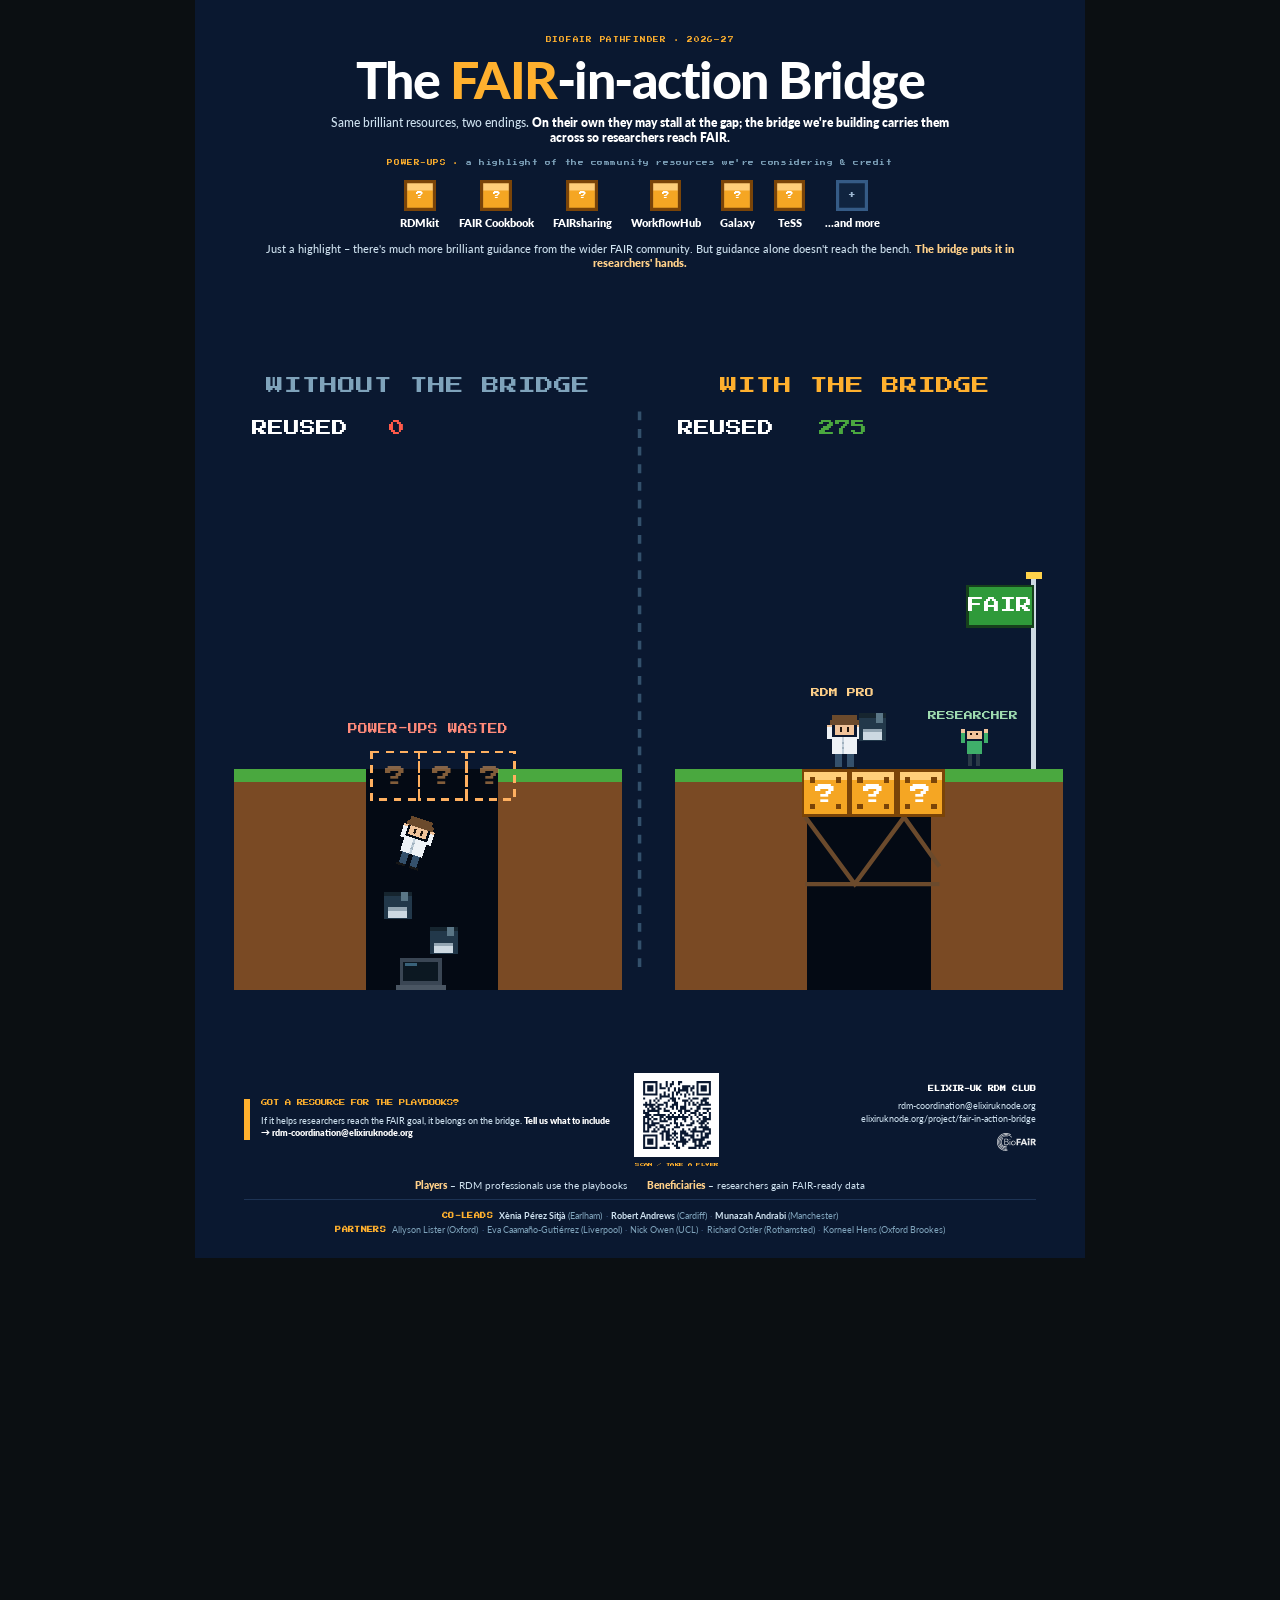
==== poster-mario-contrast.html @ 875d65fc "Consolidate to two posters; white flyer + Lato; arcade poster; real QR - index.html: landing page to" ====
<!doctype html>
<html lang="en">
<head>
<meta charset="utf-8">
<title>The FAIR-in-action Bridge – Mario (before / after)</title>
<link rel="preconnect" href="https://fonts.googleapis.com">
<link rel="preconnect" href="https://fonts.gstatic.com" crossorigin>
<link href="https://fonts.googleapis.com/css2?family=Press+Start+2P&family=Lato:wght@300;400;700;900&display=swap" rel="stylesheet">
<style>
  :root{
    --bg:#0a1830; --bg2:#050b18;
    --head:#ffffff; --body:#cfe2f0; --muted:#7fa3bb;
    --amber:#ffb02e; --amber-l:#ffd089;
    --px:"Press Start 2P", monospace;       /* gaming font – arcade elements only */
    --display:"Lato",system-ui,sans-serif;  /* all non-gaming type is Lato */
    --bodyf:"Lato",system-ui,sans-serif;
  }
  *{box-sizing:border-box;}
  html,body{margin:0;background:#0b0f12;}
  @page{size:A0 portrait;margin:0;}
  @media screen{ html{ zoom:.28; } }

  .poster{position:relative;width:841mm;height:1189mm;margin:0 auto;
    background:#0a1830;
    color:var(--body);font-family:var(--bodyf);overflow:hidden;
    -webkit-print-color-adjust:exact;print-color-adjust:exact;display:flex;flex-direction:column;}

  .top{padding:34mm 46mm 0;text-align:center;}
  .eyebrow{font-family:var(--px);font-size:15pt;letter-spacing:2pt;color:var(--amber);margin:0 0 10mm;line-height:1.6;}
  .title{font-family:var(--display);font-weight:900;font-size:140pt;line-height:.92;letter-spacing:-4pt;color:var(--head);margin:0;}
  .title .amber{color:var(--amber);}
  .lede{font-family:var(--display);font-weight:500;font-size:31pt;line-height:1.3;color:var(--body);margin:11mm auto 0;max-width:610mm;}
  .lede strong{color:var(--head);font-weight:800;}

  /* ===== power-ups inventory band ===== */
  .powerups{padding:13mm 40mm 2mm;text-align:center;}
  .pu-eyebrow{font-family:var(--px);font-size:15pt;letter-spacing:1.5pt;color:var(--amber);margin:0 0 11mm;line-height:1.6;}
  .pu-eyebrow span{color:var(--muted);}
  .pu-row{display:flex;justify-content:center;align-items:flex-start;flex-wrap:wrap;gap:10mm 18mm;max-width:740mm;margin:0 auto;}
  .pu{display:flex;flex-direction:column;align-items:center;gap:5mm;width:auto;}
  .pu-block{width:30mm;height:30mm;background:#f5a623;
    box-shadow:inset 0 0 0 3mm #7a4408, inset 0 7mm 0 3mm #ffce7a;
    display:flex;align-items:center;justify-content:center;
    font-family:var(--px);font-size:20pt;color:#fff;}
  .pu-block--more{background:#10243f;box-shadow:inset 0 0 0 3mm #355b86;color:#9fb9d4;}
  .pu-name{font-family:var(--display);font-weight:800;font-size:30pt;color:var(--head);line-height:1.1;white-space:nowrap;}
  .pu-foot{font-family:var(--display);font-weight:500;font-size:30pt;color:var(--body);margin:12mm auto 0;max-width:720mm;line-height:1.3;}
  .pu-foot strong{color:var(--amber-l);font-weight:800;}

  .hero{flex:1 1 auto;display:flex;align-items:center;justify-content:center;padding:0 8mm;}
  .hero svg{width:100%;height:100%;max-height:600mm;}

  /* ===== call to action + contact ===== */
  .foot{display:grid;grid-template-columns:1.25fr auto 1fr;align-items:center;gap:22mm;padding:0 46mm 12mm;}
  .cta{border-left:6mm solid var(--amber);padding-left:11mm;}
  .cta-h{font-family:var(--px);font-size:17pt;line-height:1.5;color:var(--amber);margin:0 0 6mm;}
  .cta-p{font-family:var(--display);font-weight:500;font-size:25pt;line-height:1.3;color:var(--body);margin:0;}
  .cta-p strong{color:var(--head);font-weight:800;}
  .qr{display:flex;flex-direction:column;align-items:center;gap:5mm;}
  .qr-box{width:80mm;height:80mm;background:#fff;padding:4mm;}
  .qr-box img{width:100%;height:100%;object-fit:contain;image-rendering:pixelated;}
  .qr-cap{font-family:var(--px);font-size:12pt;letter-spacing:1pt;color:var(--amber);}
  .foot-contact{text-align:right;font-size:25pt;line-height:1.4;color:var(--body);}
  .foot-contact strong{display:block;font-family:var(--px);font-size:16pt;color:var(--head);margin-bottom:5mm;line-height:1.5;}
  .foot-brand{margin-top:7mm;height:17mm;filter:brightness(0) invert(1);opacity:.9;}

  /* ===== roles: who uses the playbooks vs who benefits ===== */
  .roles{display:flex;justify-content:center;flex-wrap:wrap;gap:5mm 18mm;
    padding:0 46mm 6mm;text-align:center;
    font-family:var(--bodyf);font-size:26pt;line-height:1.35;color:var(--body);}
  .roles b{color:var(--amber-l);font-weight:800;}

  /* ===== authors ===== */
  .authors{margin:0 46mm;padding:9mm 0 20mm;border-top:1px solid #1d3354;text-align:center;
    font-family:var(--bodyf);font-size:25pt;line-height:1.5;color:var(--muted);}
  .authors b{font-family:var(--px);font-size:16pt;letter-spacing:1pt;color:var(--amber);margin-right:6mm;}
  .authors strong{color:var(--body);font-weight:700;}
  .authors .sep{color:#36527a;margin:0 3mm;}
</style>
</head>
<body>
<section class="poster">

  <div class="top">
    <p class="eyebrow">BIOFAIR PATHFINDER &middot; 2026–27</p>
    <h1 class="title">The <span class="amber">FAIR</span>-in-action Bridge</h1>
    <p class="lede">Same brilliant resources, two endings. <strong>On their own they may stall at the gap; the bridge we're building carries them across so researchers reach FAIR.</strong></p>
  </div>

  <!-- ===== POWER-UPS: the community resources we build on ===== -->
  <div class="powerups">
    <p class="pu-eyebrow">POWER-UPS &middot; <span>a highlight of the community resources we're considering &amp; credit</span></p>
    <div class="pu-row">
      <div class="pu"><div class="pu-block">?</div><span class="pu-name">RDMkit</span></div>
      <div class="pu"><div class="pu-block">?</div><span class="pu-name">FAIR Cookbook</span></div>
      <div class="pu"><div class="pu-block">?</div><span class="pu-name">FAIRsharing</span></div>
      <div class="pu"><div class="pu-block">?</div><span class="pu-name">WorkflowHub</span></div>
      <div class="pu"><div class="pu-block">?</div><span class="pu-name">Galaxy</span></div>
      <div class="pu"><div class="pu-block">?</div><span class="pu-name">TeSS</span></div>
      <div class="pu"><div class="pu-block pu-block--more">+</div><span class="pu-name">…and more</span></div>
    </div>
    <p class="pu-foot">Just a highlight – there's much more brilliant guidance from the wider FAIR community. But guidance alone doesn't reach the bench. <strong>The bridge puts it in researchers' hands.</strong></p>
  </div>

  <div class="hero">
    <!-- ===================== 8-BIT LEVEL: BEFORE / AFTER ===================== -->
    <svg viewBox="0 0 960 720" xmlns="http://www.w3.org/2000/svg" shape-rendering="crispEdges" role="img"
         aria-label="A split 8-bit game level. Left, WITHOUT THE BRIDGE: a player falls into a pit with lost data and laptops, REUSED 0. Right, WITH THE BRIDGE: an RDM professional carries data across a bridge of FAIR power-up blocks to a goal flag reading FAIR where a researcher cheers, REUSED 275.">
      <defs>
        <g id="q">
          <rect x="0" y="0" width="54" height="54" fill="#7a4408"/>
          <rect x="3" y="3" width="48" height="48" fill="#f5a623"/>
          <rect x="3" y="3" width="48" height="9"  fill="#ffce7a"/>
          <rect x="9"  y="9"  width="6" height="6" fill="#7a4408"/><rect x="39" y="9"  width="6" height="6" fill="#7a4408"/>
          <rect x="9"  y="39" width="6" height="6" fill="#7a4408"/><rect x="39" y="39" width="6" height="6" fill="#7a4408"/>
          <text x="27" y="40" text-anchor="middle" font-family="'Press Start 2P',monospace" font-size="24" fill="#fff">?</text>
        </g>
        <g id="qg">
          <rect x="0" y="0" width="54" height="54" fill="none" stroke="#ffb060" stroke-width="3" stroke-dasharray="9 7"/>
          <text x="27" y="40" text-anchor="middle" font-family="'Press Start 2P',monospace" font-size="24" fill="#ffb060" opacity=".5">?</text>
        </g>
        <g id="coin">
          <rect x="-7" y="-9" width="14" height="18" fill="#b9821a"/>
          <rect x="-5" y="-9" width="10" height="18" fill="#ffd24a"/>
          <rect x="-5" y="-9" width="10" height="3"  fill="#fff2b0"/>
          <rect x="-1" y="-6" width="2"  height="12" fill="#b9821a"/>
        </g>
        <g id="floppy">
          <rect x="-13" y="-13" width="26" height="26" fill="#22384a"/>
          <rect x="-13" y="-13" width="26" height="4"  fill="#16252f"/>
          <rect x="3"   y="-13" width="7"  height="9"  fill="#5a7686"/>
          <rect x="-9"  y="2"   width="18" height="10" fill="#cdd9e2"/>
          <rect x="-9"  y="2"   width="18" height="3"  fill="#94a6b3"/>
        </g>
        <g id="laptop">
          <rect x="-24" y="-18" width="48" height="30" fill="#3a4654"/>
          <rect x="-20" y="-14" width="40" height="22" fill="#0c1822"/>
          <rect x="-18" y="-12" width="14" height="3"  fill="#39627a"/>
          <rect x="-28" y="12"  width="56" height="7"  fill="#4a5663"/>
        </g>
        <g id="hero">
          <rect x="3" y="0" width="10" height="2" fill="#6b4a2c"/><rect x="2" y="2" width="12" height="2" fill="#6b4a2c"/>
          <rect x="4" y="4" width="8" height="4" fill="#f0c39a"/>
          <rect x="6" y="5" width="1" height="2" fill="#20140c"/><rect x="9" y="5" width="1" height="2" fill="#20140c"/>
          <rect x="3" y="9" width="10" height="7" fill="#eef2f6"/>
          <rect x="7" y="9" width="1" height="7" fill="#c3d0db"/>
          <rect x="7" y="11" width="1" height="1" fill="#9fb0bd"/><rect x="7" y="13" width="1" height="1" fill="#9fb0bd"/>
          <rect x="1" y="5" width="2" height="5" fill="#eef2f6"/><rect x="13" y="5" width="2" height="5" fill="#eef2f6"/>
          <rect x="1" y="4" width="2" height="1" fill="#f0c39a"/><rect x="13" y="4" width="2" height="1" fill="#f0c39a"/>
          <rect x="4" y="16" width="3" height="5" fill="#34506b"/><rect x="9" y="16" width="3" height="5" fill="#34506b"/>
          <rect x="3" y="21" width="4" height="1" fill="#161616"/><rect x="9" y="21" width="4" height="1" fill="#161616"/>
        </g>
        <g id="benef">
          <rect x="4" y="2" width="8" height="4" fill="#f0c39a"/>
          <rect x="6" y="3" width="1" height="1" fill="#20140c"/><rect x="9" y="3" width="1" height="1" fill="#20140c"/>
          <rect x="4" y="7" width="8" height="7" fill="#3fae6a"/>
          <rect x="1" y="2" width="2" height="6" fill="#3fae6a"/><rect x="1" y="1" width="2" height="2" fill="#f0c39a"/>
          <rect x="13" y="2" width="2" height="6" fill="#3fae6a"/><rect x="13" y="1" width="2" height="2" fill="#f0c39a"/>
          <rect x="5" y="14" width="2" height="6" fill="#2b3a48"/><rect x="9" y="14" width="2" height="6" fill="#2b3a48"/>
        </g>
      </defs>

      <!-- scene labels -->
      <text x="240" y="44" text-anchor="middle" font-family="'Press Start 2P',monospace" font-size="20" fill="#7fa3bb">WITHOUT THE BRIDGE</text>
      <text x="724" y="44" text-anchor="middle" font-family="'Press Start 2P',monospace" font-size="20" fill="#ffb02e">WITH THE BRIDGE</text>

      <!-- mini HUDs -->
      <g font-family="'Press Start 2P',monospace" font-size="18">
        <text x="40"  y="92" fill="#fff">REUSED</text><text x="196" y="92" fill="#ff5a4a">0</text>
        <text x="524" y="92" fill="#fff">REUSED</text><text x="684" y="92" fill="#4aa83f">275</text>
      </g>

      <!-- divider -->
      <line x1="480" y1="64" x2="480" y2="700" stroke="#33506b" stroke-width="4" stroke-dasharray="10 10" shape-rendering="geometricPrecision"/>

      <!-- LEFT: WITHOUT THE BRIDGE -->
      <rect x="20"  y="470" width="150" height="250" fill="#7a4a24"/>
      <rect x="20"  y="470" width="150" height="14"  fill="#4aa83f"/>
      <rect x="320" y="470" width="140" height="250" fill="#7a4a24"/>
      <rect x="320" y="470" width="140" height="14"  fill="#4aa83f"/>
      <rect x="170" y="470" width="150" height="250" fill="#040a14"/>
      <use href="#qg" x="176" y="450"/><use href="#qg" x="230" y="450"/><use href="#qg" x="284" y="450"/>
      <text x="240" y="430" text-anchor="middle" font-family="'Press Start 2P',monospace" font-size="11" fill="#ff8a7a">POWER-UPS WASTED</text>
      <g transform="translate(214,520) rotate(18) scale(2.6)"><use href="#hero"/></g>
      <use href="#floppy" transform="translate(206,624) scale(1.2)"/>
      <use href="#floppy" transform="translate(258,664) scale(1.2)"/>
      <use href="#laptop" transform="translate(232,702)"/>

      <!-- RIGHT: WITH THE BRIDGE -->
      <rect x="520" y="470" width="150" height="250" fill="#7a4a24"/>
      <rect x="520" y="470" width="150" height="14"  fill="#4aa83f"/>
      <rect x="810" y="470" width="150" height="250" fill="#7a4a24"/>
      <rect x="810" y="470" width="150" height="14"  fill="#4aa83f"/>
      <rect x="670" y="470" width="140" height="250" fill="#040a14"/>
      <g stroke="#6b4a2c" stroke-width="5" fill="none" shape-rendering="geometricPrecision">
        <path d="M668 524 L724 600 L780 524 L820 580"/>
        <path d="M668 600 L820 600"/>
      </g>
      <use href="#q" x="664" y="470"/><use href="#q" x="718" y="470"/><use href="#q" x="772" y="470"/>
      <g>
        <rect x="924" y="250" width="6" height="220" fill="#cdd9e2"/>
        <rect x="918" y="246" width="18" height="8" fill="#ffd24a"/>
        <rect x="852" y="262" width="74" height="46" fill="#2f9a3a"/>
        <rect x="852" y="262" width="74" height="46" fill="none" stroke="#16401c" stroke-width="3"/>
        <text x="889" y="293" text-anchor="middle" font-family="'Press Start 2P',monospace" font-size="18" fill="#fff">FAIR</text>
      </g>
      <use href="#benef" transform="translate(842,422) scale(2.2)"/>
      <text x="858" y="414" text-anchor="middle" font-family="'Press Start 2P',monospace" font-size="10" fill="#9fdcb0">RESEARCHER</text>
      <use href="#hero"   transform="translate(690,408) scale(2.8)"/>
      <use href="#floppy" transform="translate(744,422) scale(1.2)"/>
      <text x="710" y="388" text-anchor="middle" font-family="'Press Start 2P',monospace" font-size="10" fill="#ffd089">RDM PRO</text>
    </svg>
    <!-- ===================================================== -->
  </div>

  <div class="foot">
    <div class="cta">
      <p class="cta-h">GOT A RESOURCE FOR THE PLAYBOOKS?</p>
      <p class="cta-p">If it helps researchers reach the FAIR goal, it belongs on the bridge. <strong>Tell us what to include → rdm-coordination@elixiruknode.org</strong></p>
    </div>
    <div class="qr">
      <div class="qr-box"><img src="assets/img/qr.svg" alt="QR to elixiruknode.org/project/fair-in-action-bridge"></div>
      <span class="qr-cap">SCAN / TAKE A FLYER</span>
    </div>
    <div class="foot-contact">
      <strong>ELIXIR-UK RDM CLUB</strong>
      rdm-coordination@elixiruknode.org<br>
      elixiruknode.org/project/fair-in-action-bridge
      <br><img class="foot-brand" src="assets/img/logos/biofair-logo.svg" alt="BioFAIR">
    </div>
  </div>

  <div class="roles">
    <span><b>Players</b> – RDM professionals use the playbooks</span>
    <span><b>Beneficiaries</b> – researchers gain FAIR-ready data</span>
  </div>

  <div class="authors">
    <b>CO-LEADS</b><strong>Xènia Pérez Sitjà</strong> (Earlham)<span class="sep">·</span><strong>Robert Andrews</strong> (Cardiff)<span class="sep">·</span><strong>Munazah Andrabi</strong> (Manchester)
    <br>
    <b>PARTNERS</b>Allyson Lister (Oxford)<span class="sep">·</span>Eva Caamaño-Gutiérrez (Liverpool)<span class="sep">·</span>Nick Owen (UCL)<span class="sep">·</span>Richard Ostler (Rothamsted)<span class="sep">·</span>Korneel Hens (Oxford Brookes)
  </div>

</section>
</body>
</html>
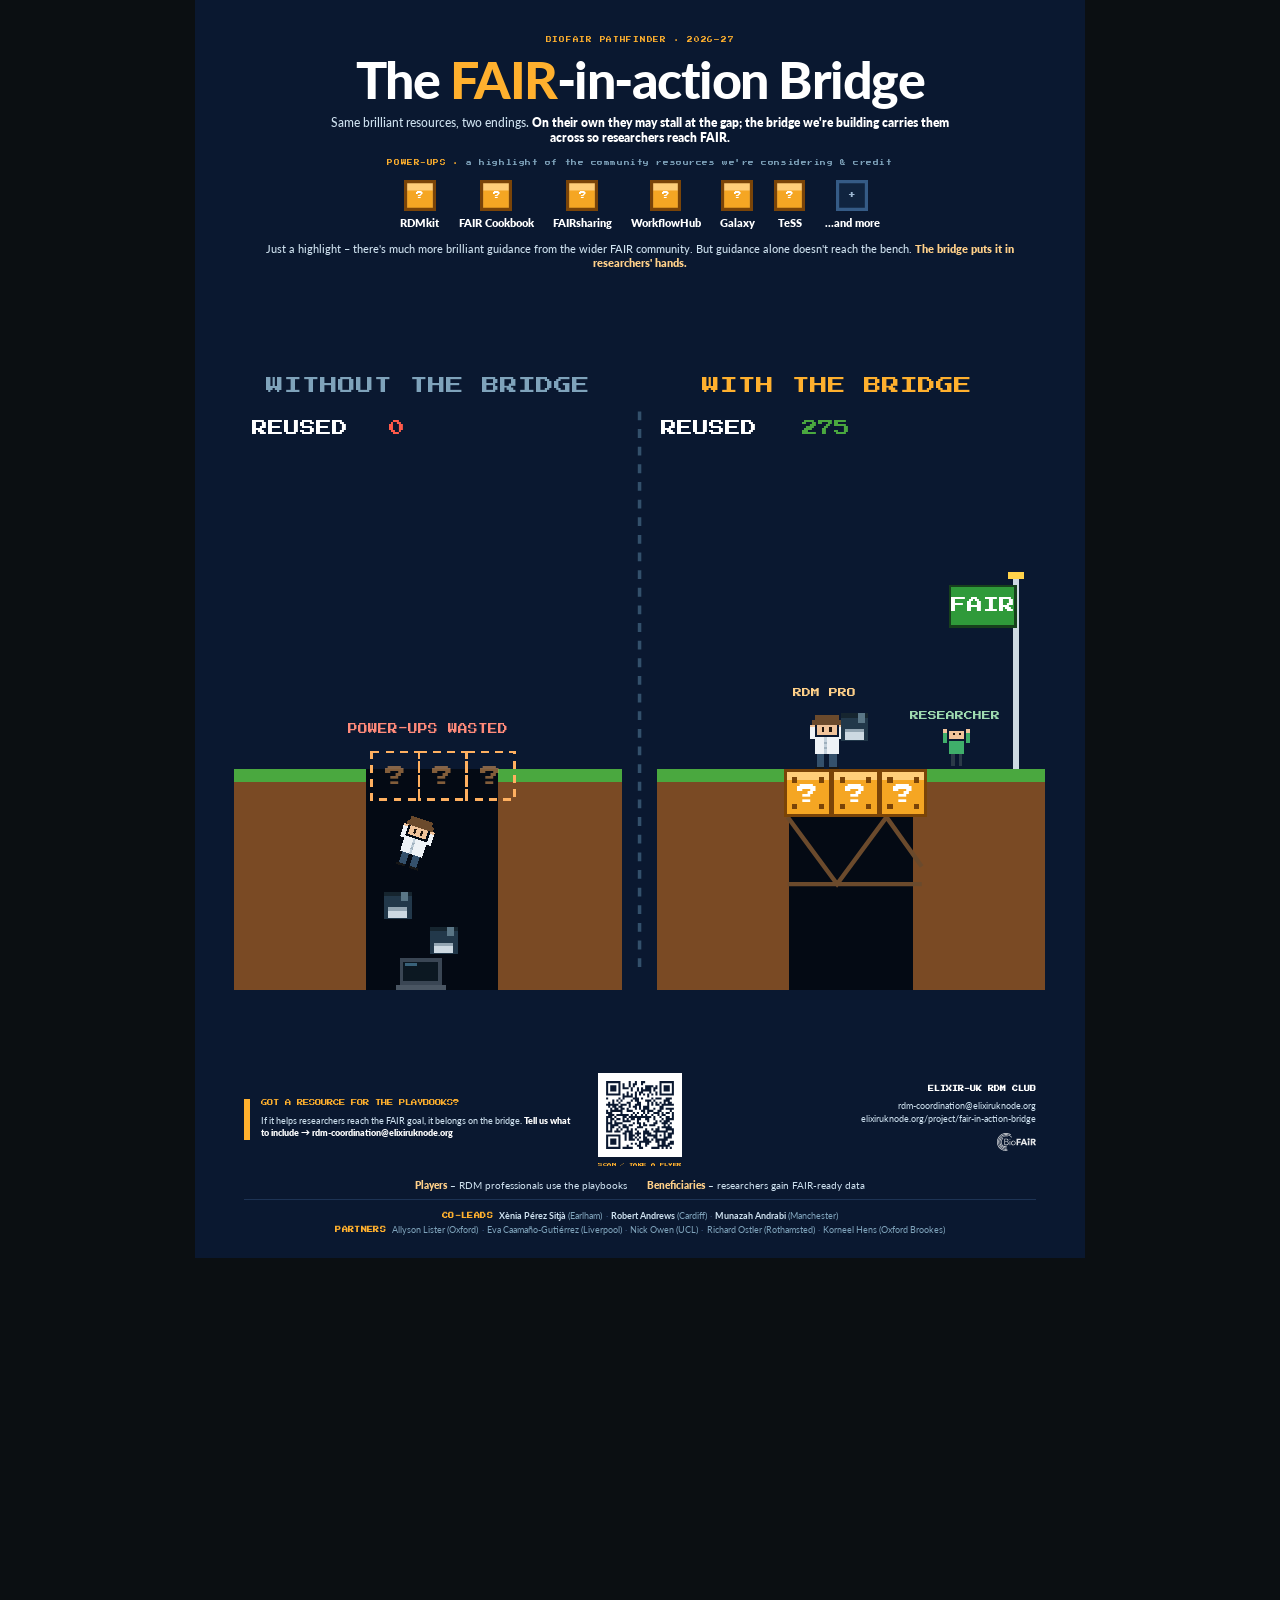
==== commit 92366a2c: "Center QR and balance arcade poster divider/margins - footer grid 1fr/auto/1fr so the QR sits on the" ====
--- a/poster-mario-contrast.html
+++ b/poster-mario-contrast.html
@@ -51,7 +51,7 @@
   .hero svg{width:100%;height:100%;max-height:600mm;}
 
   /* ===== call to action + contact ===== */
-  .foot{display:grid;grid-template-columns:1.25fr auto 1fr;align-items:center;gap:22mm;padding:0 46mm 12mm;}
+  .foot{display:grid;grid-template-columns:1fr auto 1fr;align-items:center;gap:22mm;padding:0 46mm 12mm;}
   .cta{border-left:6mm solid var(--amber);padding-left:11mm;}
   .cta-h{font-family:var(--px);font-size:17pt;line-height:1.5;color:var(--amber);margin:0 0 6mm;}
   .cta-p{font-family:var(--display);font-weight:500;font-size:25pt;line-height:1.3;color:var(--body);margin:0;}
@@ -162,12 +162,12 @@
 
       <!-- scene labels -->
       <text x="240" y="44" text-anchor="middle" font-family="'Press Start 2P',monospace" font-size="20" fill="#7fa3bb">WITHOUT THE BRIDGE</text>
-      <text x="724" y="44" text-anchor="middle" font-family="'Press Start 2P',monospace" font-size="20" fill="#ffb02e">WITH THE BRIDGE</text>
+      <text x="704" y="44" text-anchor="middle" font-family="'Press Start 2P',monospace" font-size="20" fill="#ffb02e">WITH THE BRIDGE</text>
 
       <!-- mini HUDs -->
       <g font-family="'Press Start 2P',monospace" font-size="18">
         <text x="40"  y="92" fill="#fff">REUSED</text><text x="196" y="92" fill="#ff5a4a">0</text>
-        <text x="524" y="92" fill="#fff">REUSED</text><text x="684" y="92" fill="#4aa83f">275</text>
+        <text x="504" y="92" fill="#fff">REUSED</text><text x="664" y="92" fill="#4aa83f">275</text>
       </g>
 
       <!-- divider -->
@@ -186,7 +186,8 @@
       <use href="#floppy" transform="translate(258,664) scale(1.2)"/>
       <use href="#laptop" transform="translate(232,702)"/>
 
-      <!-- RIGHT: WITH THE BRIDGE -->
+      <!-- RIGHT: WITH THE BRIDGE (shifted -20 so margins are equal around the centre divider) -->
+      <g transform="translate(-20 0)">
       <rect x="520" y="470" width="150" height="250" fill="#7a4a24"/>
       <rect x="520" y="470" width="150" height="14"  fill="#4aa83f"/>
       <rect x="810" y="470" width="150" height="250" fill="#7a4a24"/>
@@ -209,6 +210,7 @@
       <use href="#hero"   transform="translate(690,408) scale(2.8)"/>
       <use href="#floppy" transform="translate(744,422) scale(1.2)"/>
       <text x="710" y="388" text-anchor="middle" font-family="'Press Start 2P',monospace" font-size="10" fill="#ffd089">RDM PRO</text>
+      </g>
     </svg>
     <!-- ===================================================== -->
   </div>
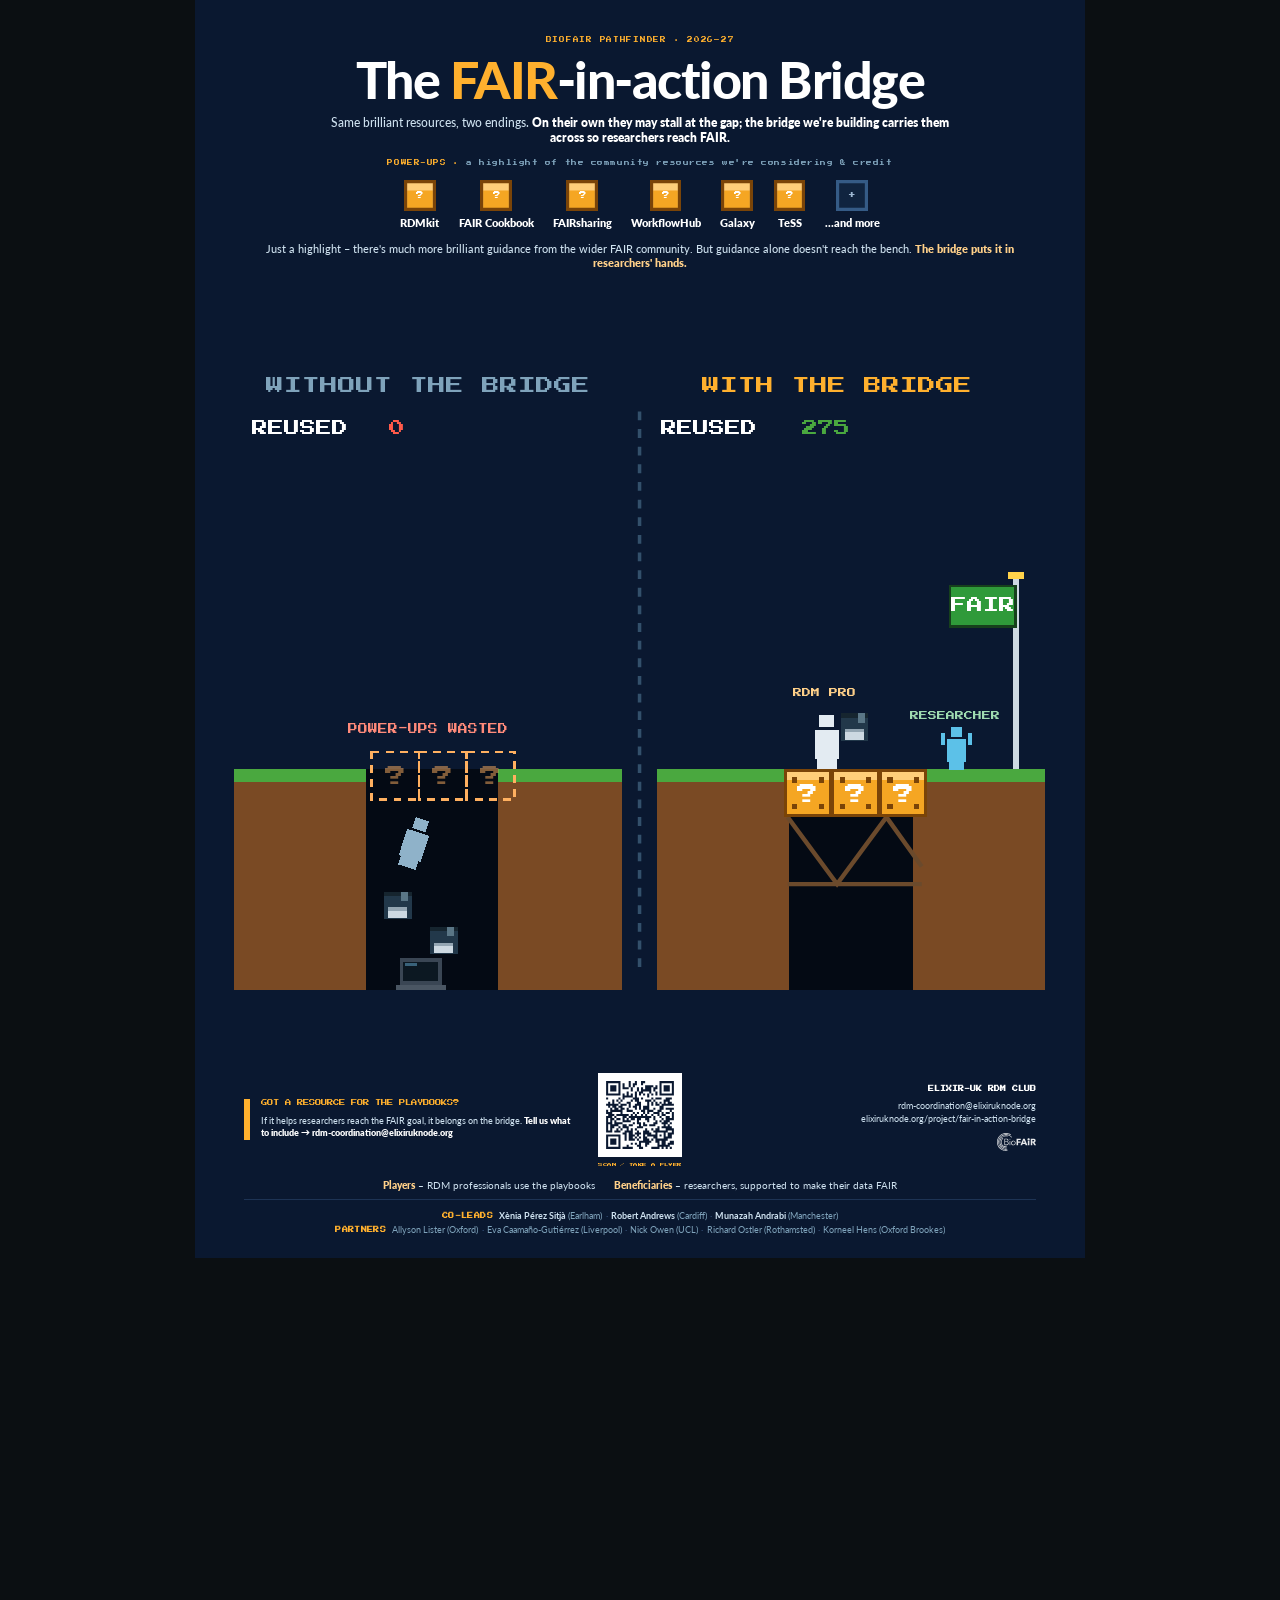
==== commit 73b0cdee: "Abstract genderless figures; reword beneficiaries line - replace the two gendered sprites with one a" ====
--- a/poster-mario-contrast.html
+++ b/poster-mario-contrast.html
@@ -138,25 +138,21 @@
           <rect x="-18" y="-12" width="14" height="3"  fill="#39627a"/>
           <rect x="-28" y="12"  width="56" height="7"  fill="#4a5663"/>
         </g>
-        <g id="hero">
-          <rect x="3" y="0" width="10" height="2" fill="#6b4a2c"/><rect x="2" y="2" width="12" height="2" fill="#6b4a2c"/>
-          <rect x="4" y="4" width="8" height="4" fill="#f0c39a"/>
-          <rect x="6" y="5" width="1" height="2" fill="#20140c"/><rect x="9" y="5" width="1" height="2" fill="#20140c"/>
-          <rect x="3" y="9" width="10" height="7" fill="#eef2f6"/>
-          <rect x="7" y="9" width="1" height="7" fill="#c3d0db"/>
-          <rect x="7" y="11" width="1" height="1" fill="#9fb0bd"/><rect x="7" y="13" width="1" height="1" fill="#9fb0bd"/>
-          <rect x="1" y="5" width="2" height="5" fill="#eef2f6"/><rect x="13" y="5" width="2" height="5" fill="#eef2f6"/>
-          <rect x="1" y="4" width="2" height="1" fill="#f0c39a"/><rect x="13" y="4" width="2" height="1" fill="#f0c39a"/>
-          <rect x="4" y="16" width="3" height="5" fill="#34506b"/><rect x="9" y="16" width="3" height="5" fill="#34506b"/>
-          <rect x="3" y="21" width="4" height="1" fill="#161616"/><rect x="9" y="21" width="4" height="1" fill="#161616"/>
-        </g>
-        <g id="benef">
-          <rect x="4" y="2" width="8" height="4" fill="#f0c39a"/>
-          <rect x="6" y="3" width="1" height="1" fill="#20140c"/><rect x="9" y="3" width="1" height="1" fill="#20140c"/>
-          <rect x="4" y="7" width="8" height="7" fill="#3fae6a"/>
-          <rect x="1" y="2" width="2" height="6" fill="#3fae6a"/><rect x="1" y="1" width="2" height="2" fill="#f0c39a"/>
-          <rect x="13" y="2" width="2" height="6" fill="#3fae6a"/><rect x="13" y="1" width="2" height="2" fill="#f0c39a"/>
-          <rect x="5" y="14" width="2" height="6" fill="#2b3a48"/><rect x="9" y="14" width="2" height="6" fill="#2b3a48"/>
+        <!-- abstract, genderless pictogram figure; colour set per-use via currentColor -->
+        <g id="fig">
+          <rect x="5" y="0"  width="6"  height="5" fill="currentColor"/>
+          <rect x="3" y="6"  width="10" height="3" fill="currentColor"/>
+          <rect x="3" y="9"  width="10" height="9" fill="currentColor"/>
+          <rect x="4" y="18" width="8"  height="4" fill="currentColor"/>
+        </g>
+        <!-- same figure, arms raised (cheering) -->
+        <g id="figCheer">
+          <rect x="5" y="0"  width="6"  height="5" fill="currentColor"/>
+          <rect x="3" y="6"  width="10" height="3" fill="currentColor"/>
+          <rect x="3" y="9"  width="10" height="9" fill="currentColor"/>
+          <rect x="4" y="18" width="8"  height="4" fill="currentColor"/>
+          <rect x="0"  y="3" width="2" height="6" fill="currentColor"/>
+          <rect x="14" y="3" width="2" height="6" fill="currentColor"/>
         </g>
       </defs>
 
@@ -181,7 +177,7 @@
       <rect x="170" y="470" width="150" height="250" fill="#040a14"/>
       <use href="#qg" x="176" y="450"/><use href="#qg" x="230" y="450"/><use href="#qg" x="284" y="450"/>
       <text x="240" y="430" text-anchor="middle" font-family="'Press Start 2P',monospace" font-size="11" fill="#ff8a7a">POWER-UPS WASTED</text>
-      <g transform="translate(214,520) rotate(18) scale(2.6)"><use href="#hero"/></g>
+      <g transform="translate(214,520) rotate(18) scale(2.6)"><use href="#fig" style="color:#8fb2c9"/></g>
       <use href="#floppy" transform="translate(206,624) scale(1.2)"/>
       <use href="#floppy" transform="translate(258,664) scale(1.2)"/>
       <use href="#laptop" transform="translate(232,702)"/>
@@ -205,9 +201,9 @@
         <rect x="852" y="262" width="74" height="46" fill="none" stroke="#16401c" stroke-width="3"/>
         <text x="889" y="293" text-anchor="middle" font-family="'Press Start 2P',monospace" font-size="18" fill="#fff">FAIR</text>
       </g>
-      <use href="#benef" transform="translate(842,422) scale(2.2)"/>
+      <use href="#figCheer" style="color:#5cc1e8" transform="translate(842,422) scale(2.2)"/>
       <text x="858" y="414" text-anchor="middle" font-family="'Press Start 2P',monospace" font-size="10" fill="#9fdcb0">RESEARCHER</text>
-      <use href="#hero"   transform="translate(690,408) scale(2.8)"/>
+      <use href="#fig" style="color:#e3ebf2" transform="translate(690,408) scale(2.8)"/>
       <use href="#floppy" transform="translate(744,422) scale(1.2)"/>
       <text x="710" y="388" text-anchor="middle" font-family="'Press Start 2P',monospace" font-size="10" fill="#ffd089">RDM PRO</text>
       </g>
@@ -234,7 +230,7 @@
 
   <div class="roles">
     <span><b>Players</b> – RDM professionals use the playbooks</span>
-    <span><b>Beneficiaries</b> – researchers gain FAIR-ready data</span>
+    <span><b>Beneficiaries</b> – researchers, supported to make their data FAIR</span>
   </div>
 
   <div class="authors">
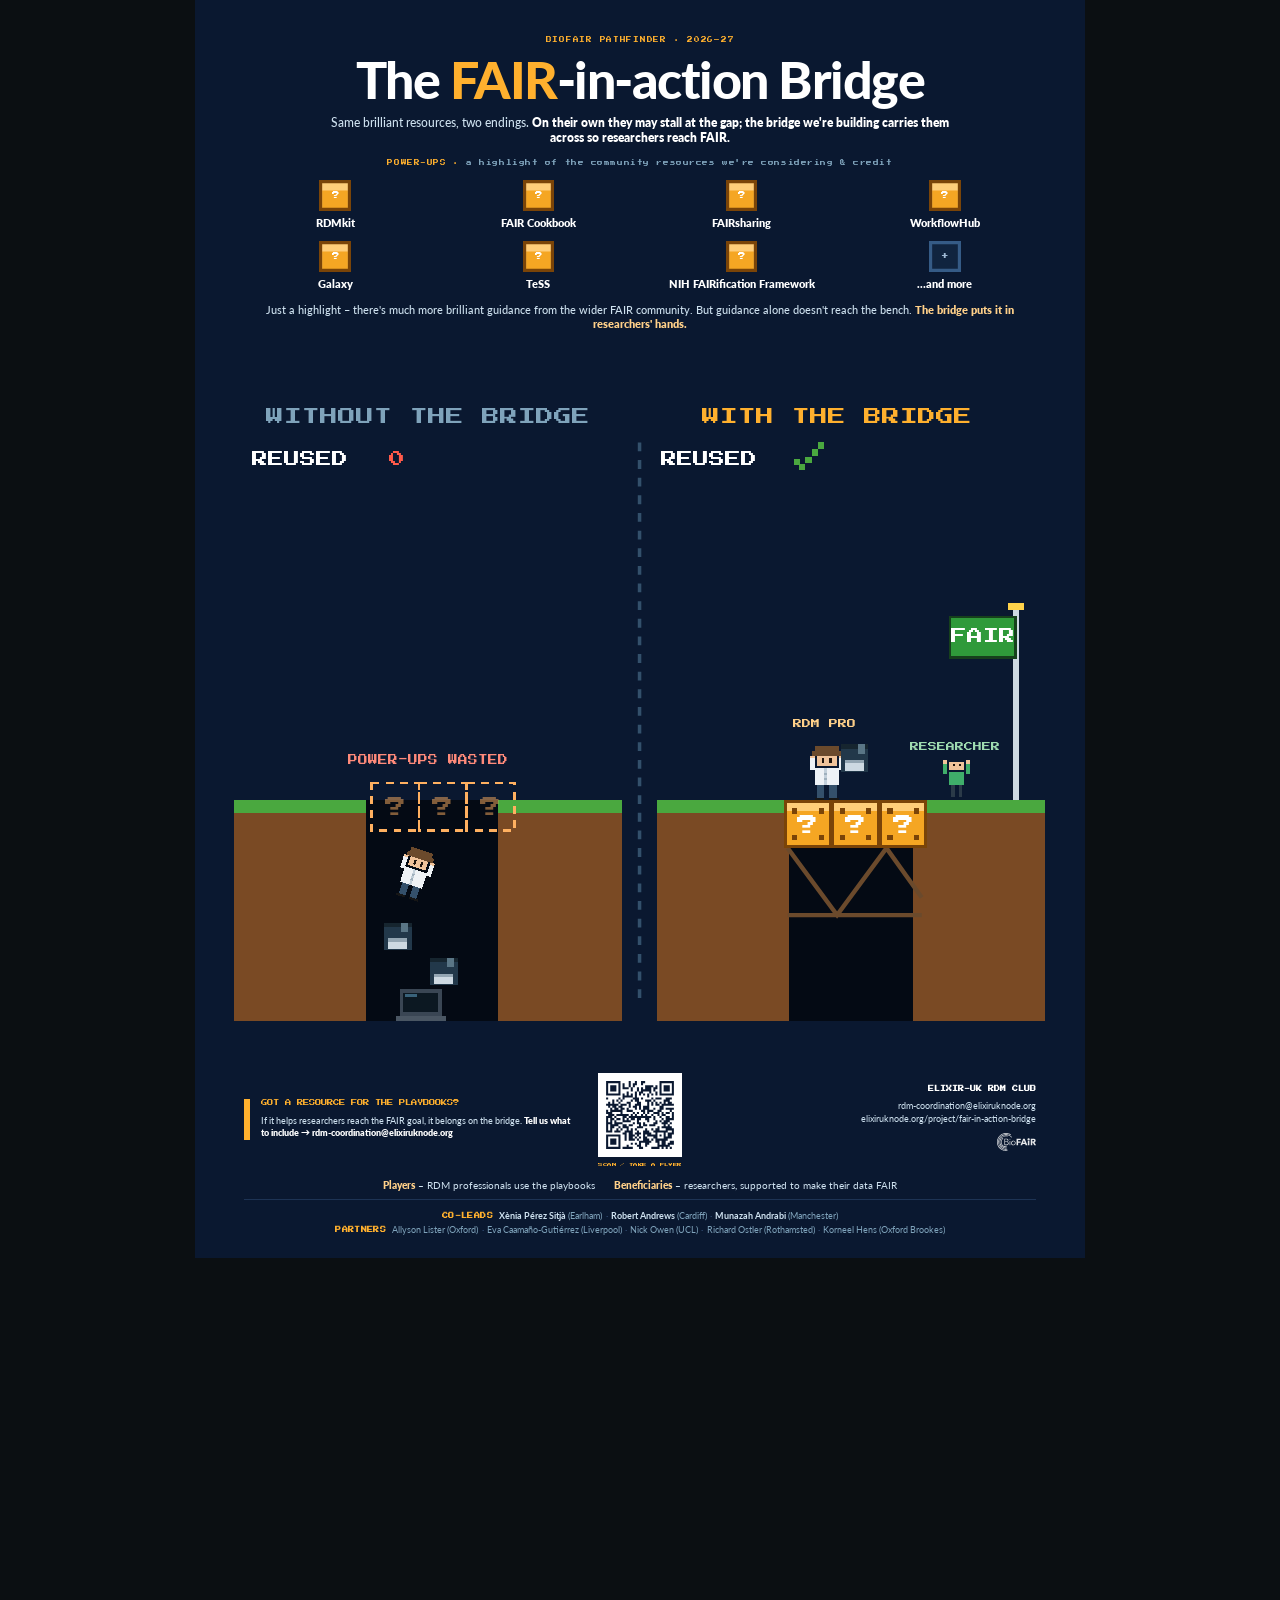
==== commit 3b027c87: "Revert to original figures; equal-spaced resource boxes; NIH tile; REUSED tick - restore the origina" ====
--- a/poster-mario-contrast.html
+++ b/poster-mario-contrast.html
@@ -36,14 +36,14 @@
   .powerups{padding:13mm 40mm 2mm;text-align:center;}
   .pu-eyebrow{font-family:var(--px);font-size:15pt;letter-spacing:1.5pt;color:var(--amber);margin:0 0 11mm;line-height:1.6;}
   .pu-eyebrow span{color:var(--muted);}
-  .pu-row{display:flex;justify-content:center;align-items:flex-start;flex-wrap:wrap;gap:10mm 18mm;max-width:740mm;margin:0 auto;}
-  .pu{display:flex;flex-direction:column;align-items:center;gap:5mm;width:auto;}
+  .pu-row{display:grid;grid-template-columns:repeat(4,1fr);justify-items:center;align-items:start;gap:11mm 8mm;max-width:760mm;margin:0 auto;}
+  .pu{display:flex;flex-direction:column;align-items:center;gap:5mm;width:100%;}
   .pu-block{width:30mm;height:30mm;background:#f5a623;
     box-shadow:inset 0 0 0 3mm #7a4408, inset 0 7mm 0 3mm #ffce7a;
     display:flex;align-items:center;justify-content:center;
     font-family:var(--px);font-size:20pt;color:#fff;}
   .pu-block--more{background:#10243f;box-shadow:inset 0 0 0 3mm #355b86;color:#9fb9d4;}
-  .pu-name{font-family:var(--display);font-weight:800;font-size:30pt;color:var(--head);line-height:1.1;white-space:nowrap;}
+  .pu-name{font-family:var(--display);font-weight:800;font-size:30pt;color:var(--head);line-height:1.1;text-align:center;}
   .pu-foot{font-family:var(--display);font-weight:500;font-size:30pt;color:var(--body);margin:12mm auto 0;max-width:720mm;line-height:1.3;}
   .pu-foot strong{color:var(--amber-l);font-weight:800;}
 
@@ -97,6 +97,7 @@
       <div class="pu"><div class="pu-block">?</div><span class="pu-name">WorkflowHub</span></div>
       <div class="pu"><div class="pu-block">?</div><span class="pu-name">Galaxy</span></div>
       <div class="pu"><div class="pu-block">?</div><span class="pu-name">TeSS</span></div>
+      <div class="pu"><div class="pu-block">?</div><span class="pu-name">NIH FAIRification Framework</span></div>
       <div class="pu"><div class="pu-block pu-block--more">+</div><span class="pu-name">…and more</span></div>
     </div>
     <p class="pu-foot">Just a highlight – there's much more brilliant guidance from the wider FAIR community. But guidance alone doesn't reach the bench. <strong>The bridge puts it in researchers' hands.</strong></p>
@@ -105,7 +106,7 @@
   <div class="hero">
     <!-- ===================== 8-BIT LEVEL: BEFORE / AFTER ===================== -->
     <svg viewBox="0 0 960 720" xmlns="http://www.w3.org/2000/svg" shape-rendering="crispEdges" role="img"
-         aria-label="A split 8-bit game level. Left, WITHOUT THE BRIDGE: a player falls into a pit with lost data and laptops, REUSED 0. Right, WITH THE BRIDGE: an RDM professional carries data across a bridge of FAIR power-up blocks to a goal flag reading FAIR where a researcher cheers, REUSED 275.">
+         aria-label="A split 8-bit game level. Left, WITHOUT THE BRIDGE: a player falls into a pit with lost data and laptops, REUSED 0. Right, WITH THE BRIDGE: an RDM professional carries data across a bridge of FAIR power-up blocks to a goal flag reading FAIR where a researcher cheers; everything reused (REUSED shown as a tick).">
       <defs>
         <g id="q">
           <rect x="0" y="0" width="54" height="54" fill="#7a4408"/>
@@ -138,21 +139,25 @@
           <rect x="-18" y="-12" width="14" height="3"  fill="#39627a"/>
           <rect x="-28" y="12"  width="56" height="7"  fill="#4a5663"/>
         </g>
-        <!-- abstract, genderless pictogram figure; colour set per-use via currentColor -->
-        <g id="fig">
-          <rect x="5" y="0"  width="6"  height="5" fill="currentColor"/>
-          <rect x="3" y="6"  width="10" height="3" fill="currentColor"/>
-          <rect x="3" y="9"  width="10" height="9" fill="currentColor"/>
-          <rect x="4" y="18" width="8"  height="4" fill="currentColor"/>
-        </g>
-        <!-- same figure, arms raised (cheering) -->
-        <g id="figCheer">
-          <rect x="5" y="0"  width="6"  height="5" fill="currentColor"/>
-          <rect x="3" y="6"  width="10" height="3" fill="currentColor"/>
-          <rect x="3" y="9"  width="10" height="9" fill="currentColor"/>
-          <rect x="4" y="18" width="8"  height="4" fill="currentColor"/>
-          <rect x="0"  y="3" width="2" height="6" fill="currentColor"/>
-          <rect x="14" y="3" width="2" height="6" fill="currentColor"/>
+        <g id="hero">
+          <rect x="3" y="0" width="10" height="2" fill="#6b4a2c"/><rect x="2" y="2" width="12" height="2" fill="#6b4a2c"/>
+          <rect x="4" y="4" width="8" height="4" fill="#f0c39a"/>
+          <rect x="6" y="5" width="1" height="2" fill="#20140c"/><rect x="9" y="5" width="1" height="2" fill="#20140c"/>
+          <rect x="3" y="9" width="10" height="7" fill="#eef2f6"/>
+          <rect x="7" y="9" width="1" height="7" fill="#c3d0db"/>
+          <rect x="7" y="11" width="1" height="1" fill="#9fb0bd"/><rect x="7" y="13" width="1" height="1" fill="#9fb0bd"/>
+          <rect x="1" y="5" width="2" height="5" fill="#eef2f6"/><rect x="13" y="5" width="2" height="5" fill="#eef2f6"/>
+          <rect x="1" y="4" width="2" height="1" fill="#f0c39a"/><rect x="13" y="4" width="2" height="1" fill="#f0c39a"/>
+          <rect x="4" y="16" width="3" height="5" fill="#34506b"/><rect x="9" y="16" width="3" height="5" fill="#34506b"/>
+          <rect x="3" y="21" width="4" height="1" fill="#161616"/><rect x="9" y="21" width="4" height="1" fill="#161616"/>
+        </g>
+        <g id="benef">
+          <rect x="4" y="2" width="8" height="4" fill="#f0c39a"/>
+          <rect x="6" y="3" width="1" height="1" fill="#20140c"/><rect x="9" y="3" width="1" height="1" fill="#20140c"/>
+          <rect x="4" y="7" width="8" height="7" fill="#3fae6a"/>
+          <rect x="1" y="2" width="2" height="6" fill="#3fae6a"/><rect x="1" y="1" width="2" height="2" fill="#f0c39a"/>
+          <rect x="13" y="2" width="2" height="6" fill="#3fae6a"/><rect x="13" y="1" width="2" height="2" fill="#f0c39a"/>
+          <rect x="5" y="14" width="2" height="6" fill="#2b3a48"/><rect x="9" y="14" width="2" height="6" fill="#2b3a48"/>
         </g>
       </defs>
 
@@ -163,7 +168,8 @@
       <!-- mini HUDs -->
       <g font-family="'Press Start 2P',monospace" font-size="18">
         <text x="40"  y="92" fill="#fff">REUSED</text><text x="196" y="92" fill="#ff5a4a">0</text>
-        <text x="504" y="92" fill="#fff">REUSED</text><text x="664" y="92" fill="#4aa83f">275</text>
+        <text x="504" y="92" fill="#fff">REUSED</text>
+        <g fill="#4aa83f"><rect x="655" y="83" width="7" height="7"/><rect x="661" y="88" width="7" height="7"/><rect x="668" y="80" width="7" height="7"/><rect x="675" y="72" width="7" height="7"/><rect x="682" y="64" width="7" height="7"/></g>
       </g>
 
       <!-- divider -->
@@ -177,7 +183,7 @@
       <rect x="170" y="470" width="150" height="250" fill="#040a14"/>
       <use href="#qg" x="176" y="450"/><use href="#qg" x="230" y="450"/><use href="#qg" x="284" y="450"/>
       <text x="240" y="430" text-anchor="middle" font-family="'Press Start 2P',monospace" font-size="11" fill="#ff8a7a">POWER-UPS WASTED</text>
-      <g transform="translate(214,520) rotate(18) scale(2.6)"><use href="#fig" style="color:#8fb2c9"/></g>
+      <g transform="translate(214,520) rotate(18) scale(2.6)"><use href="#hero"/></g>
       <use href="#floppy" transform="translate(206,624) scale(1.2)"/>
       <use href="#floppy" transform="translate(258,664) scale(1.2)"/>
       <use href="#laptop" transform="translate(232,702)"/>
@@ -201,9 +207,9 @@
         <rect x="852" y="262" width="74" height="46" fill="none" stroke="#16401c" stroke-width="3"/>
         <text x="889" y="293" text-anchor="middle" font-family="'Press Start 2P',monospace" font-size="18" fill="#fff">FAIR</text>
       </g>
-      <use href="#figCheer" style="color:#5cc1e8" transform="translate(842,422) scale(2.2)"/>
+      <use href="#benef" transform="translate(842,422) scale(2.2)"/>
       <text x="858" y="414" text-anchor="middle" font-family="'Press Start 2P',monospace" font-size="10" fill="#9fdcb0">RESEARCHER</text>
-      <use href="#fig" style="color:#e3ebf2" transform="translate(690,408) scale(2.8)"/>
+      <use href="#hero" transform="translate(690,408) scale(2.8)"/>
       <use href="#floppy" transform="translate(744,422) scale(1.2)"/>
       <text x="710" y="388" text-anchor="middle" font-family="'Press Start 2P',monospace" font-size="10" fill="#ffd089">RDM PRO</text>
       </g>
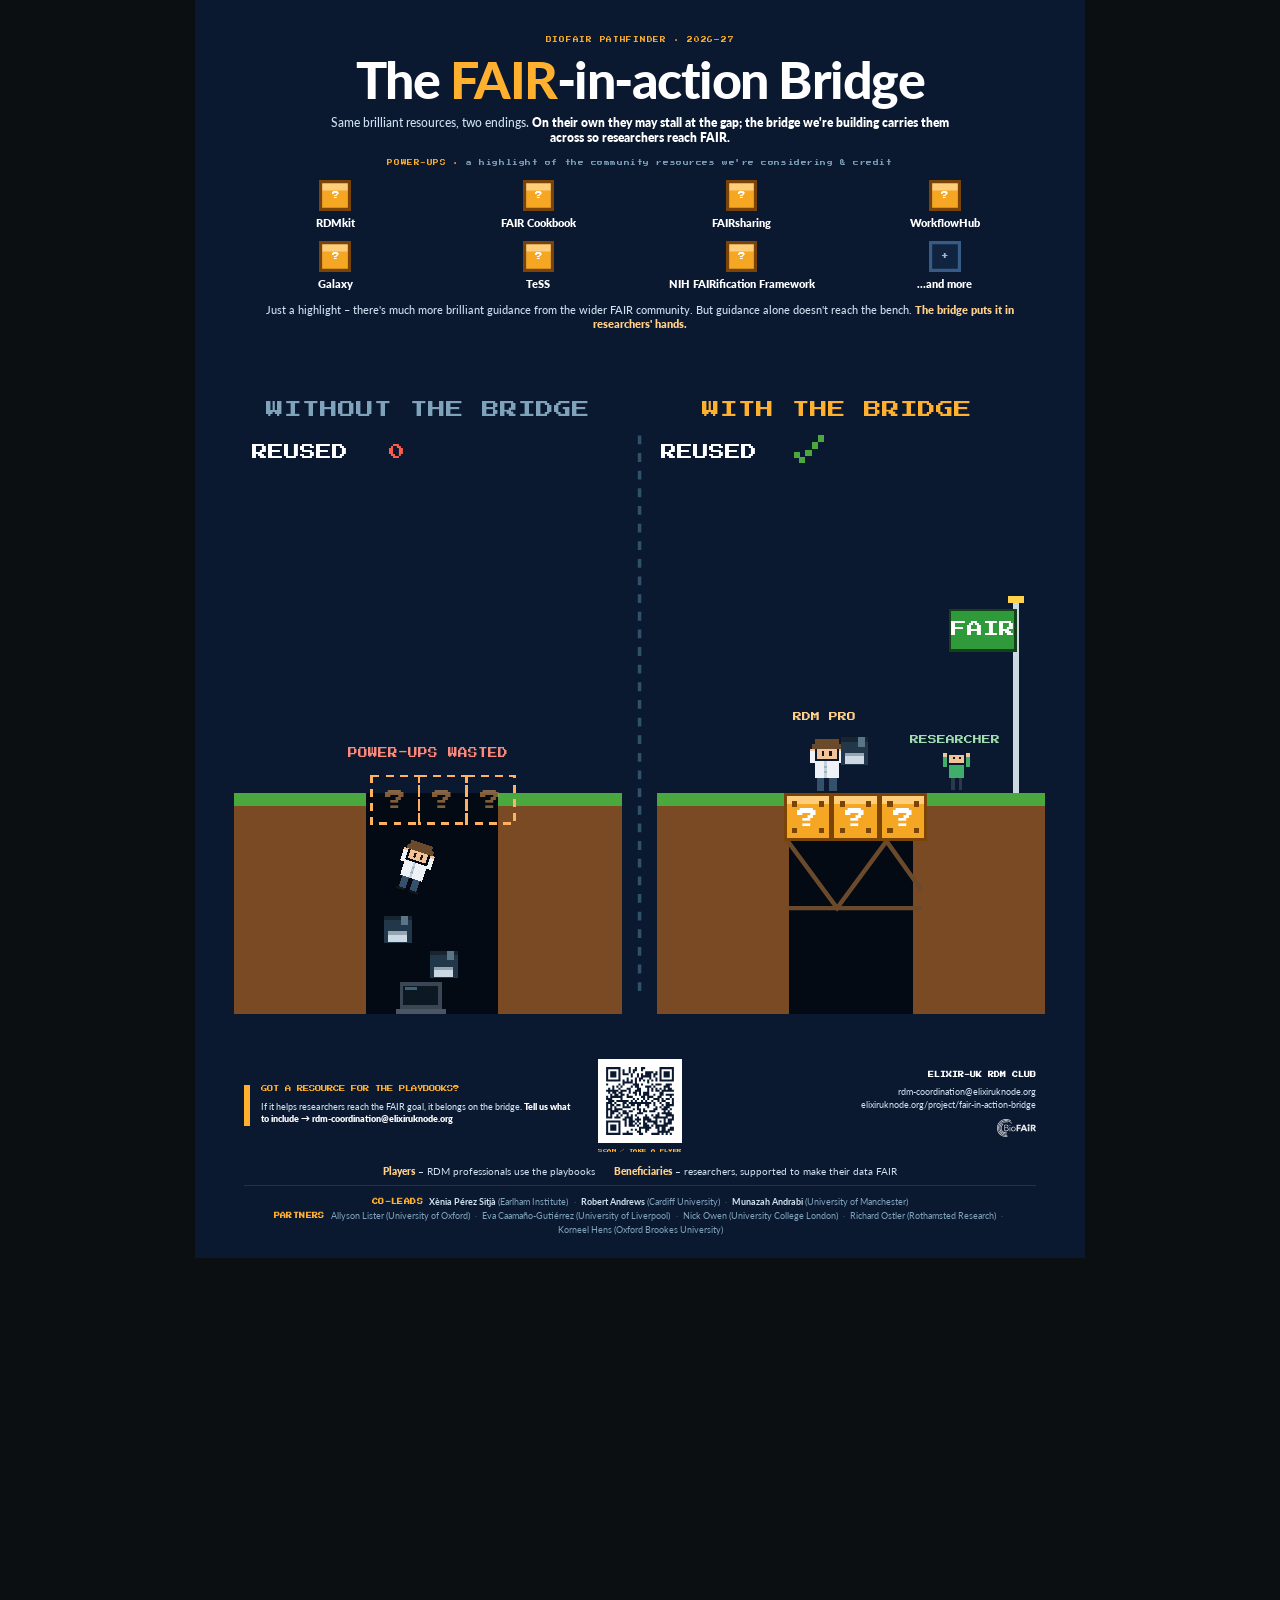
==== commit e7a745a5: "Use full university names in arcade poster co-leads/partners Spell out institutions (e.g. University" ====
--- a/poster-mario-contrast.html
+++ b/poster-mario-contrast.html
@@ -75,6 +75,7 @@
     font-family:var(--bodyf);font-size:25pt;line-height:1.5;color:var(--muted);}
   .authors b{font-family:var(--px);font-size:16pt;letter-spacing:1pt;color:var(--amber);margin-right:6mm;}
   .authors strong{color:var(--body);font-weight:700;}
+  .authors .au{white-space:nowrap;}
   .authors .sep{color:#36527a;margin:0 3mm;}
 </style>
 </head>
@@ -240,9 +241,9 @@
   </div>
 
   <div class="authors">
-    <b>CO-LEADS</b><strong>Xènia Pérez Sitjà</strong> (Earlham)<span class="sep">·</span><strong>Robert Andrews</strong> (Cardiff)<span class="sep">·</span><strong>Munazah Andrabi</strong> (Manchester)
+    <b>CO-LEADS</b><span class="au"><strong>Xènia Pérez Sitjà</strong> (Earlham Institute)</span> <span class="sep">·</span> <span class="au"><strong>Robert Andrews</strong> (Cardiff University)</span> <span class="sep">·</span> <span class="au"><strong>Munazah Andrabi</strong> (University of Manchester)</span>
     <br>
-    <b>PARTNERS</b>Allyson Lister (Oxford)<span class="sep">·</span>Eva Caamaño-Gutiérrez (Liverpool)<span class="sep">·</span>Nick Owen (UCL)<span class="sep">·</span>Richard Ostler (Rothamsted)<span class="sep">·</span>Korneel Hens (Oxford Brookes)
+    <b>PARTNERS</b><span class="au">Allyson Lister (University of Oxford)</span> <span class="sep">·</span> <span class="au">Eva Caamaño-Gutiérrez (University of Liverpool)</span> <span class="sep">·</span> <span class="au">Nick Owen (University College London)</span> <span class="sep">·</span> <span class="au">Richard Ostler (Rothamsted Research)</span> <span class="sep">·</span> <span class="au">Korneel Hens (Oxford Brookes University)</span>
   </div>
 
 </section>
